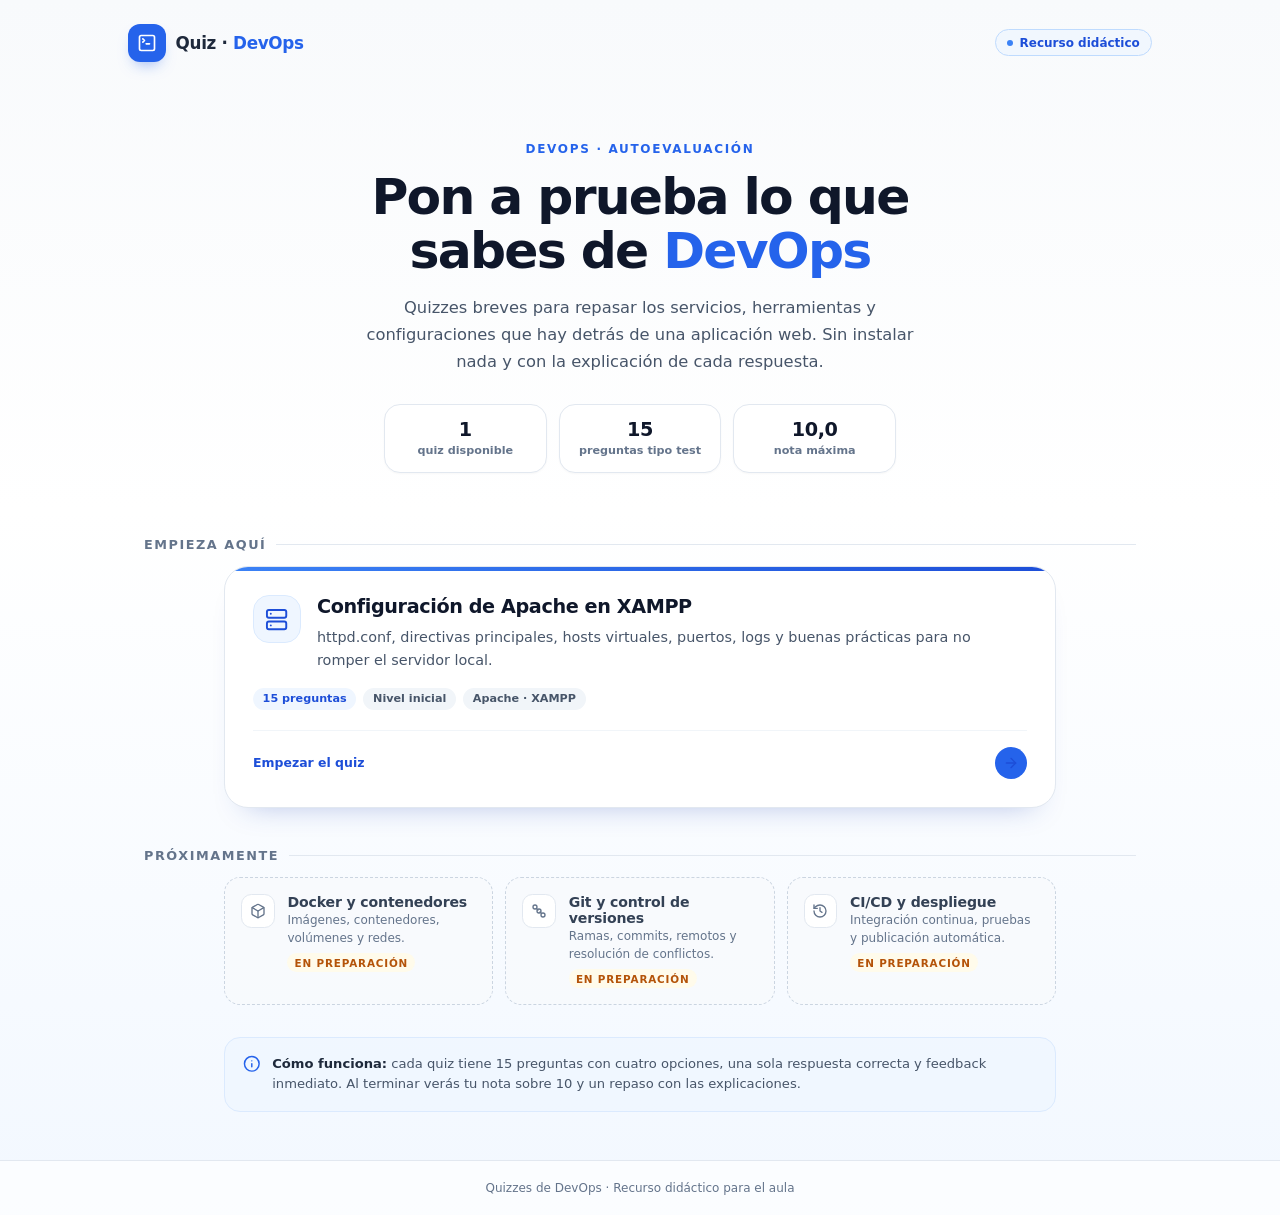
==== index.html @ 99503bab "Añade quiz de configuración de Apache en XAMPP" ====
<!DOCTYPE html>
<html lang="es">
<head>
<meta charset="UTF-8">
<meta name="viewport" content="width=device-width, initial-scale=1.0">
<title>Quizzes de DevOps · Autoevaluación</title>
<meta name="description" content="Quizzes interactivos de autoevaluación sobre DevOps para estudiantes de desarrollo web: Apache en XAMPP, Docker, Git, CI/CD y despliegue. Preguntas tipo test con feedback inmediato.">
<style>
:root{
  --b50:#eff6ff;--b100:#dbeafe;--b200:#bfdbfe;--b300:#93c5fd;--b400:#60a5fa;--b500:#3b82f6;--b600:#2563eb;--b700:#1d4ed8;--b800:#1e40af;
  --s50:#f8fafc;--s100:#f1f5f9;--s200:#e2e8f0;--s300:#cbd5e1;--s400:#94a3b8;--s500:#64748b;--s600:#475569;--s700:#334155;--s800:#1e293b;--s900:#0f172a;
  --a50:#fffbeb;--a200:#fde68a;--a500:#f59e0b;--a700:#b45309;
}
*{margin:0;padding:0;box-sizing:border-box}
body{font-family:ui-sans-serif,system-ui,-apple-system,BlinkMacSystemFont,"Segoe UI",Roboto,"Helvetica Neue",Arial,sans-serif;color:var(--s900);background:#fff;-webkit-font-smoothing:antialiased}
a{color:inherit}
.page{min-height:100vh;display:flex;flex-direction:column;background:linear-gradient(180deg,var(--s50) 0%,#fff 42%,rgba(239,246,255,.8) 100%)}
.container{width:100%;max-width:64rem;margin:0 auto;padding-left:1rem;padding-right:1rem}
.cabecera{display:flex;align-items:center;justify-content:space-between;gap:1rem;padding:1.5rem 0}
.marca{display:flex;align-items:center;gap:.625rem;text-decoration:none}
.logo{display:flex;height:2.35rem;width:2.35rem;align-items:center;justify-content:center;border-radius:.75rem;background:var(--b600);color:#fff;box-shadow:0 8px 16px -8px rgba(37,99,235,.6)}
.logo svg{width:1.25rem;height:1.25rem}
.titulo-marca{font-size:1.05rem;font-weight:800;letter-spacing:-.02em;color:var(--s800)}
.titulo-marca span{color:var(--b600)}
.insignia{display:inline-flex;align-items:center;gap:.4rem;border:1px solid var(--b200);background:rgba(239,246,255,.75);color:var(--b700);border-radius:999px;padding:.35rem .7rem;font-size:.75rem;font-weight:700;white-space:nowrap}
.insignia::before{content:"";width:.4rem;height:.4rem;border-radius:999px;background:var(--b500)}
main{flex:1;padding-top:1.5rem;padding-bottom:3rem}
.hero{max-width:44rem;margin:0 auto;text-align:center;padding:2rem 0 1.5rem}
.ceja{font-size:.75rem;font-weight:800;letter-spacing:.14em;text-transform:uppercase;color:var(--b600);margin-bottom:.9rem}
h1{font-size:clamp(2rem,5vw,3.15rem);line-height:1.08;letter-spacing:-.035em;color:var(--s900);text-wrap:balance}
h1 .acento{color:var(--b600)}
.intro{margin:1rem auto 0;max-width:36rem;font-size:1.02rem;line-height:1.65;color:var(--s600);text-wrap:pretty}
.estadisticas{display:grid;grid-template-columns:repeat(3,minmax(0,1fr));gap:.75rem;max-width:32rem;margin:1.75rem auto 0}
.estadistica{background:#fff;border:1px solid var(--s200);border-radius:1rem;padding:.85rem .5rem;box-shadow:0 1px 2px rgba(15,23,42,.03)}
.estadistica strong{display:block;font-size:1.2rem;letter-spacing:-.02em;color:var(--s900)}
.estadistica span{display:block;margin-top:.15rem;font-size:.7rem;font-weight:600;color:var(--s500);line-height:1.3}
.seccion{margin-top:2.5rem}
.titulo-seccion{display:flex;align-items:center;gap:.6rem;font-size:.8rem;font-weight:800;letter-spacing:.12em;text-transform:uppercase;color:var(--s500);margin-bottom:.9rem}
.titulo-seccion::after{content:"";height:1px;flex:1;background:var(--s200)}
.rejilla{display:grid;grid-template-columns:1fr;gap:1rem;max-width:52rem;margin:0 auto}
.quiz{display:block;position:relative;overflow:hidden;text-decoration:none;background:#fff;border:1px solid var(--s200);border-radius:1.5rem;padding:1.5rem;box-shadow:0 18px 30px -22px rgba(30,64,175,.35);transition:transform .2s,box-shadow .2s,border-color .2s}
.quiz::before{content:"";position:absolute;inset:0 0 auto;height:4px;background:linear-gradient(90deg,var(--b500),var(--b700))}
.quiz:hover{transform:translateY(-3px);border-color:var(--b300);box-shadow:0 24px 40px -24px rgba(30,64,175,.5)}
.quiz:focus-visible{outline:3px solid var(--b300);outline-offset:3px}
.quiz-cabecera{display:flex;align-items:flex-start;gap:1rem}
.icono-quiz{display:flex;flex:0 0 auto;height:3rem;width:3rem;align-items:center;justify-content:center;border-radius:1rem;background:var(--b50);color:var(--b700);border:1px solid var(--b100)}
.icono-quiz svg{width:1.45rem;height:1.45rem}
.quiz h3{font-size:1.2rem;letter-spacing:-.02em;line-height:1.25;color:var(--s900)}
.quiz p{margin-top:.4rem;font-size:.9rem;line-height:1.6;color:var(--s600)}
.etiquetas{display:flex;flex-wrap:wrap;gap:.45rem;margin-top:1rem}
.etiqueta{display:inline-flex;align-items:center;border-radius:999px;background:var(--s100);color:var(--s600);padding:.28rem .6rem;font-size:.7rem;font-weight:700}
.etiqueta-azul{background:var(--b50);color:var(--b700)}
.quiz-pie{display:flex;align-items:center;justify-content:space-between;gap:1rem;margin-top:1.25rem;padding-top:1rem;border-top:1px solid var(--s100)}
.quiz-pie span{font-size:.78rem;font-weight:700;color:var(--b700)}
.flecha{display:flex;height:2rem;width:2rem;align-items:center;justify-content:center;border-radius:999px;background:var(--b600);color:#fff;transition:transform .2s}
.quiz:hover .flecha{transform:translateX(3px)}
.flecha svg{width:1rem;height:1rem}
.proximos{display:grid;grid-template-columns:1fr;gap:.75rem;max-width:52rem;margin:0 auto}
.proximo{display:flex;align-items:flex-start;gap:.8rem;border:1px dashed var(--s300);border-radius:1rem;padding:1rem;background:rgba(248,250,252,.7)}
.proximo-icono{display:flex;flex:0 0 auto;height:2.1rem;width:2.1rem;align-items:center;justify-content:center;border-radius:.65rem;background:#fff;border:1px solid var(--s200);color:var(--s500)}
.proximo-icono svg{width:1rem;height:1rem}
.proximo h4{font-size:.88rem;letter-spacing:-.01em;color:var(--s700)}
.proximo p{margin-top:.15rem;font-size:.75rem;line-height:1.45;color:var(--s500)}
.proximo .estado{display:inline-block;margin-top:.4rem;font-size:.65rem;font-weight:800;letter-spacing:.08em;text-transform:uppercase;color:var(--a700);background:var(--a50);border-radius:999px;padding:.2rem .45rem}
.nota{max-width:52rem;margin:2rem auto 0;border:1px solid var(--b100);background:rgba(239,246,255,.65);border-radius:1rem;padding:1rem 1.1rem;display:flex;gap:.75rem;align-items:flex-start}
.nota svg{flex:0 0 auto;width:1.1rem;height:1.1rem;color:var(--b600);margin-top:.1rem}
.nota p{font-size:.82rem;line-height:1.55;color:var(--s600)}
.nota strong{color:var(--s800)}
.pie{border-top:1px solid var(--s200);background:rgba(255,255,255,.7)}
.pie-inner{max-width:64rem;margin:0 auto;padding:1.25rem 1rem;text-align:center;font-size:.75rem;color:var(--s500)}
@media (min-width:720px){
  .rejilla{grid-template-columns:repeat(auto-fit,minmax(20rem,1fr))}
  .proximos{grid-template-columns:repeat(3,minmax(0,1fr))}
  .quiz{padding:1.75rem}
}
@media (max-width:420px){
  .insignia{display:none}
  .estadisticas{gap:.5rem}
  .estadistica strong{font-size:1.05rem}
  .estadistica span{font-size:.65rem}
}
@media (prefers-reduced-motion:reduce){
  *{transition:none!important}
}
</style>
</head>
<body>
<div class="page">
  <header>
    <div class="container cabecera">
      <a class="marca" href="index.html" aria-label="Quizzes de DevOps, inicio">
        <span class="logo" aria-hidden="true">
          <svg viewBox="0 0 24 24" fill="none" stroke="currentColor" stroke-width="2" stroke-linecap="round" stroke-linejoin="round"><path d="m7 11 2-2-2-2"/><path d="M11 13h4"/><rect width="18" height="18" x="3" y="3" rx="2"/></svg>
        </span>
        <span class="titulo-marca">Quiz · <span>DevOps</span></span>
      </a>
      <span class="insignia">Recurso didáctico</span>
    </div>
  </header>

  <main class="container">
    <section class="hero" aria-labelledby="titulo-principal">
      <p class="ceja">DevOps · Autoevaluación</p>
      <h1 id="titulo-principal">Pon a prueba lo que sabes de <span class="acento">DevOps</span></h1>
      <p class="intro">Quizzes breves para repasar los servicios, herramientas y configuraciones que hay detrás de una aplicación web. Sin instalar nada y con la explicación de cada respuesta.</p>
      <div class="estadisticas" aria-label="Resumen de los quizzes">
        <div class="estadistica"><strong>1</strong><span>quiz disponible</span></div>
        <div class="estadistica"><strong>15</strong><span>preguntas tipo test</span></div>
        <div class="estadistica"><strong>10,0</strong><span>nota máxima</span></div>
      </div>
    </section>

    <section class="seccion" aria-labelledby="titulo-quizzes">
      <h2 id="titulo-quizzes" class="titulo-seccion">Empieza aquí</h2>
      <div class="rejilla">
        <a class="quiz" href="quiz-apache-xampp.html">
          <div class="quiz-cabecera">
            <span class="icono-quiz" aria-hidden="true">
              <svg viewBox="0 0 24 24" fill="none" stroke="currentColor" stroke-width="2" stroke-linecap="round" stroke-linejoin="round"><rect width="20" height="8" x="2" y="2" rx="2"/><rect width="20" height="8" x="2" y="14" rx="2"/><path d="M6 6h.01"/><path d="M6 18h.01"/></svg>
            </span>
            <div>
              <h3>Configuración de Apache en XAMPP</h3>
              <p>httpd.conf, directivas principales, hosts virtuales, puertos, logs y buenas prácticas para no romper el servidor local.</p>
            </div>
          </div>
          <div class="etiquetas">
            <span class="etiqueta etiqueta-azul">15 preguntas</span>
            <span class="etiqueta">Nivel inicial</span>
            <span class="etiqueta">Apache · XAMPP</span>
          </div>
          <div class="quiz-pie">
            <span>Empezar el quiz</span>
            <span class="flecha" aria-hidden="true">
              <svg viewBox="0 0 24 24" fill="none" stroke="currentColor" stroke-width="2" stroke-linecap="round" stroke-linejoin="round"><path d="M5 12h14"/><path d="m12 5 7 7-7 7"/></svg>
            </span>
          </div>
        </a>
      </div>
    </section>

    <section class="seccion" aria-labelledby="titulo-proximos">
      <h2 id="titulo-proximos" class="titulo-seccion">Próximamente</h2>
      <div class="proximos">
        <article class="proximo">
          <span class="proximo-icono" aria-hidden="true">
            <svg viewBox="0 0 24 24" fill="none" stroke="currentColor" stroke-width="2" stroke-linecap="round" stroke-linejoin="round"><path d="M21 8a2 2 0 0 0-1-1.73l-7-4a2 2 0 0 0-2 0l-7 4A2 2 0 0 0 3 8v8a2 2 0 0 0 1 1.73l7 4a2 2 0 0 0 2 0l7-4A2 2 0 0 0 21 16Z"/><path d="m3.3 7 8.7 5 8.7-5"/><path d="M12 22V12"/></svg>
          </span>
          <div>
            <h4>Docker y contenedores</h4>
            <p>Imágenes, contenedores, volúmenes y redes.</p>
            <span class="estado">En preparación</span>
          </div>
        </article>
        <article class="proximo">
          <span class="proximo-icono" aria-hidden="true">
            <svg viewBox="0 0 24 24" fill="none" stroke="currentColor" stroke-width="2" stroke-linecap="round" stroke-linejoin="round"><circle cx="12" cy="12" r="3"/><circle cx="6" cy="6" r="3"/><circle cx="18" cy="18" r="3"/><path d="M8.5 8.5 10.5 10.5"/><path d="M13.5 13.5 15.5 15.5"/></svg>
          </span>
          <div>
            <h4>Git y control de versiones</h4>
            <p>Ramas, commits, remotos y resolución de conflictos.</p>
            <span class="estado">En preparación</span>
          </div>
        </article>
        <article class="proximo">
          <span class="proximo-icono" aria-hidden="true">
            <svg viewBox="0 0 24 24" fill="none" stroke="currentColor" stroke-width="2" stroke-linecap="round" stroke-linejoin="round"><path d="M3 12a9 9 0 1 0 9-9 9.75 9.75 0 0 0-6.74 2.74L3 8"/><path d="M3 3v5h5"/><path d="M12 7v5l3 2"/></svg>
          </span>
          <div>
            <h4>CI/CD y despliegue</h4>
            <p>Integración continua, pruebas y publicación automática.</p>
            <span class="estado">En preparación</span>
          </div>
        </article>
      </div>
    </section>

    <aside class="nota">
      <svg viewBox="0 0 24 24" fill="none" stroke="currentColor" stroke-width="2" stroke-linecap="round" stroke-linejoin="round" aria-hidden="true"><circle cx="12" cy="12" r="10"/><path d="M12 16v-4"/><path d="M12 8h.01"/></svg>
      <p><strong>Cómo funciona:</strong> cada quiz tiene 15 preguntas con cuatro opciones, una sola respuesta correcta y feedback inmediato. Al terminar verás tu nota sobre 10 y un repaso con las explicaciones.</p>
    </aside>
  </main>

  <footer class="pie">
    <div class="pie-inner">Quizzes de DevOps · Recurso didáctico para el aula</div>
  </footer>
</div>
</body>
</html>
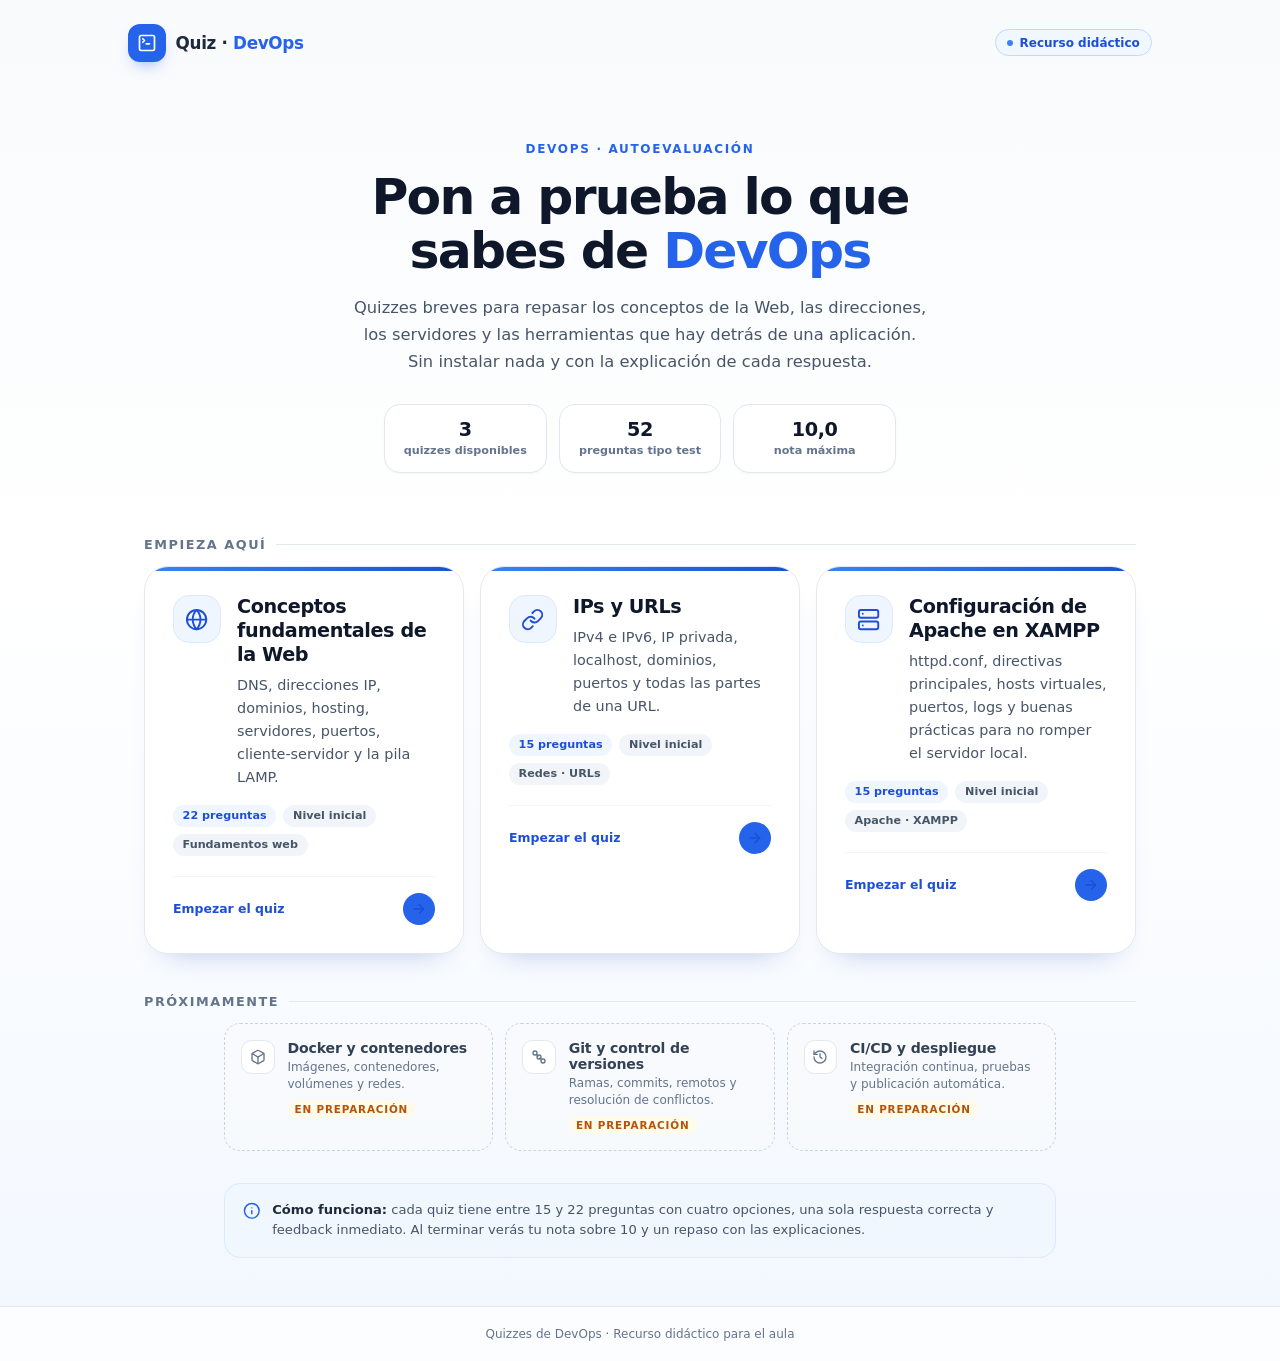
==== commit 7dcb0d2e: "Añade dos quizzes y unifica estilos y motor compartido" ====
--- a/index.html
+++ b/index.html
@@ -4,7 +4,7 @@
 <meta charset="UTF-8">
 <meta name="viewport" content="width=device-width, initial-scale=1.0">
 <title>Quizzes de DevOps · Autoevaluación</title>
-<meta name="description" content="Quizzes interactivos de autoevaluación sobre DevOps para estudiantes de desarrollo web: Apache en XAMPP, Docker, Git, CI/CD y despliegue. Preguntas tipo test con feedback inmediato.">
+<meta name="description" content="Quizzes interactivos de autoevaluación sobre DevOps para estudiantes de desarrollo web: conceptos fundamentales de la Web, IPs y URLs, Apache en XAMPP, Docker, Git y CI/CD. Preguntas tipo test con feedback inmediato.">
 <style>
 :root{
   --b50:#eff6ff;--b100:#dbeafe;--b200:#bfdbfe;--b300:#93c5fd;--b400:#60a5fa;--b500:#3b82f6;--b600:#2563eb;--b700:#1d4ed8;--b800:#1e40af;
@@ -37,7 +37,7 @@
 .seccion{margin-top:2.5rem}
 .titulo-seccion{display:flex;align-items:center;gap:.6rem;font-size:.8rem;font-weight:800;letter-spacing:.12em;text-transform:uppercase;color:var(--s500);margin-bottom:.9rem}
 .titulo-seccion::after{content:"";height:1px;flex:1;background:var(--s200)}
-.rejilla{display:grid;grid-template-columns:1fr;gap:1rem;max-width:52rem;margin:0 auto}
+.rejilla{display:grid;grid-template-columns:1fr;gap:1rem;max-width:64rem;margin:0 auto}
 .quiz{display:block;position:relative;overflow:hidden;text-decoration:none;background:#fff;border:1px solid var(--s200);border-radius:1.5rem;padding:1.5rem;box-shadow:0 18px 30px -22px rgba(30,64,175,.35);transition:transform .2s,box-shadow .2s,border-color .2s}
 .quiz::before{content:"";position:absolute;inset:0 0 auto;height:4px;background:linear-gradient(90deg,var(--b500),var(--b700))}
 .quiz:hover{transform:translateY(-3px);border-color:var(--b300);box-shadow:0 24px 40px -24px rgba(30,64,175,.5)}
@@ -69,7 +69,7 @@
 .pie{border-top:1px solid var(--s200);background:rgba(255,255,255,.7)}
 .pie-inner{max-width:64rem;margin:0 auto;padding:1.25rem 1rem;text-align:center;font-size:.75rem;color:var(--s500)}
 @media (min-width:720px){
-  .rejilla{grid-template-columns:repeat(auto-fit,minmax(20rem,1fr))}
+  .rejilla{grid-template-columns:repeat(auto-fit,minmax(18rem,1fr))}
   .proximos{grid-template-columns:repeat(3,minmax(0,1fr))}
   .quiz{padding:1.75rem}
 }
@@ -102,10 +102,10 @@
     <section class="hero" aria-labelledby="titulo-principal">
       <p class="ceja">DevOps · Autoevaluación</p>
       <h1 id="titulo-principal">Pon a prueba lo que sabes de <span class="acento">DevOps</span></h1>
-      <p class="intro">Quizzes breves para repasar los servicios, herramientas y configuraciones que hay detrás de una aplicación web. Sin instalar nada y con la explicación de cada respuesta.</p>
+      <p class="intro">Quizzes breves para repasar los conceptos de la Web, las direcciones, los servidores y las herramientas que hay detrás de una aplicación. Sin instalar nada y con la explicación de cada respuesta.</p>
       <div class="estadisticas" aria-label="Resumen de los quizzes">
-        <div class="estadistica"><strong>1</strong><span>quiz disponible</span></div>
-        <div class="estadistica"><strong>15</strong><span>preguntas tipo test</span></div>
+        <div class="estadistica"><strong>3</strong><span>quizzes disponibles</span></div>
+        <div class="estadistica"><strong>52</strong><span>preguntas tipo test</span></div>
         <div class="estadistica"><strong>10,0</strong><span>nota máxima</span></div>
       </div>
     </section>
@@ -113,6 +113,52 @@
     <section class="seccion" aria-labelledby="titulo-quizzes">
       <h2 id="titulo-quizzes" class="titulo-seccion">Empieza aquí</h2>
       <div class="rejilla">
+        <a class="quiz" href="quiz-conceptos-web.html">
+          <div class="quiz-cabecera">
+            <span class="icono-quiz" aria-hidden="true">
+              <svg viewBox="0 0 24 24" fill="none" stroke="currentColor" stroke-width="2" stroke-linecap="round" stroke-linejoin="round"><circle cx="12" cy="12" r="10"/><path d="M12 2a14.5 14.5 0 0 0 0 20 14.5 14.5 0 0 0 0-20"/><path d="M2 12h20"/></svg>
+            </span>
+            <div>
+              <h3>Conceptos fundamentales de la Web</h3>
+              <p>DNS, direcciones IP, dominios, hosting, servidores, puertos, cliente-servidor y la pila LAMP.</p>
+            </div>
+          </div>
+          <div class="etiquetas">
+            <span class="etiqueta etiqueta-azul">22 preguntas</span>
+            <span class="etiqueta">Nivel inicial</span>
+            <span class="etiqueta">Fundamentos web</span>
+          </div>
+          <div class="quiz-pie">
+            <span>Empezar el quiz</span>
+            <span class="flecha" aria-hidden="true">
+              <svg viewBox="0 0 24 24" fill="none" stroke="currentColor" stroke-width="2" stroke-linecap="round" stroke-linejoin="round"><path d="M5 12h14"/><path d="m12 5 7 7-7 7"/></svg>
+            </span>
+          </div>
+        </a>
+
+        <a class="quiz" href="quiz-ips-urls.html">
+          <div class="quiz-cabecera">
+            <span class="icono-quiz" aria-hidden="true">
+              <svg viewBox="0 0 24 24" fill="none" stroke="currentColor" stroke-width="2" stroke-linecap="round" stroke-linejoin="round"><path d="M10 13a5 5 0 0 0 7.54.54l3-3a5 5 0 0 0-7.07-7.07l-1.72 1.71"/><path d="M14 11a5 5 0 0 0-7.54-.54l-3 3a5 5 0 0 0 7.07 7.07l1.71-1.71"/></svg>
+            </span>
+            <div>
+              <h3>IPs y URLs</h3>
+              <p>IPv4 e IPv6, IP privada, localhost, dominios, puertos y todas las partes de una URL.</p>
+            </div>
+          </div>
+          <div class="etiquetas">
+            <span class="etiqueta etiqueta-azul">15 preguntas</span>
+            <span class="etiqueta">Nivel inicial</span>
+            <span class="etiqueta">Redes · URLs</span>
+          </div>
+          <div class="quiz-pie">
+            <span>Empezar el quiz</span>
+            <span class="flecha" aria-hidden="true">
+              <svg viewBox="0 0 24 24" fill="none" stroke="currentColor" stroke-width="2" stroke-linecap="round" stroke-linejoin="round"><path d="M5 12h14"/><path d="m12 5 7 7-7 7"/></svg>
+            </span>
+          </div>
+        </a>
+
         <a class="quiz" href="quiz-apache-xampp.html">
           <div class="quiz-cabecera">
             <span class="icono-quiz" aria-hidden="true">
@@ -176,7 +222,7 @@
 
     <aside class="nota">
       <svg viewBox="0 0 24 24" fill="none" stroke="currentColor" stroke-width="2" stroke-linecap="round" stroke-linejoin="round" aria-hidden="true"><circle cx="12" cy="12" r="10"/><path d="M12 16v-4"/><path d="M12 8h.01"/></svg>
-      <p><strong>Cómo funciona:</strong> cada quiz tiene 15 preguntas con cuatro opciones, una sola respuesta correcta y feedback inmediato. Al terminar verás tu nota sobre 10 y un repaso con las explicaciones.</p>
+      <p><strong>Cómo funciona:</strong> cada quiz tiene entre 15 y 22 preguntas con cuatro opciones, una sola respuesta correcta y feedback inmediato. Al terminar verás tu nota sobre 10 y un repaso con las explicaciones.</p>
     </aside>
   </main>
 
